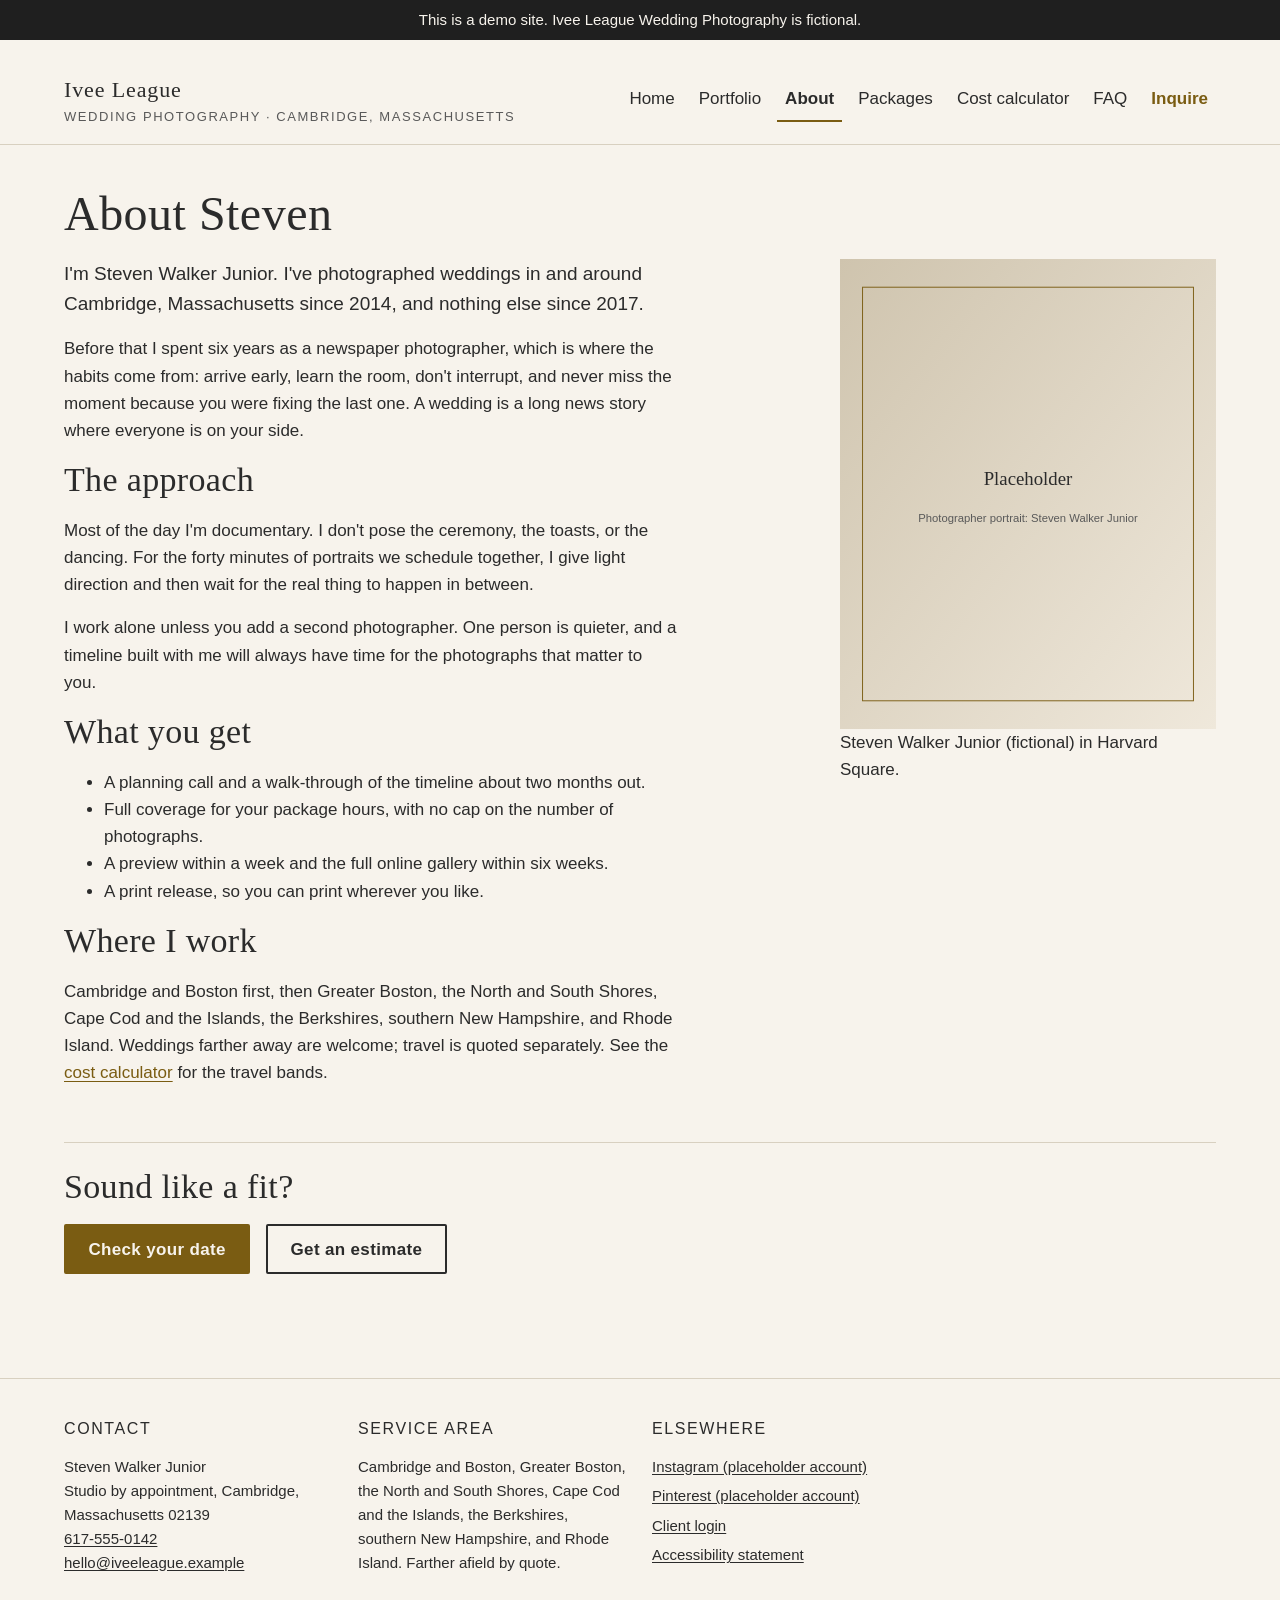
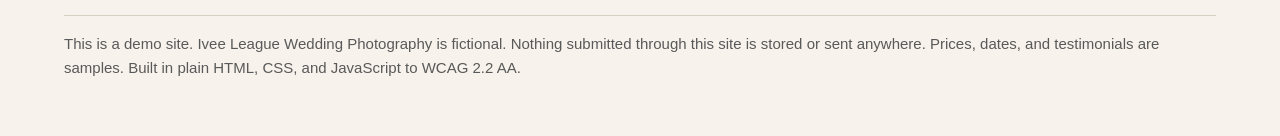
==== about.html @ bd733d7c "Phase 2: seven static pages with shared shell, axe clean Co-Authored-By: Claude Fable 5.1 <noreply@a" ====
<!DOCTYPE html>
<html lang="en">
<head>
  <meta charset="utf-8">
  <meta name="viewport" content="width=device-width, initial-scale=1">
  <title>About · Ivee League Wedding Photography</title>
  <meta name="description" content="About Steven Walker Junior, a wedding photographer based in Cambridge, Massachusetts: his approach, his background, and where he works.">
  <link rel="stylesheet" href="css/site.css">
</head>
<body>
  <a class="skip-link" href="#main">Skip to main content</a>

  <header class="site-header">
    <p class="demo-notice">This is a demo site. Ivee League Wedding Photography is fictional.</p>
    <div class="container">
      <a class="brand" href="index.html">Ivee League <small>Wedding Photography · Cambridge, Massachusetts</small></a>
      <nav class="site-nav" aria-label="Main">
        <ul>
        <li><a href="index.html">Home</a></li>
        <li><a href="portfolio.html">Portfolio</a></li>
        <li><a href="about.html" aria-current="page">About</a></li>
        <li><a href="packages.html">Packages</a></li>
        <li><a href="calculator.html">Cost calculator</a></li>
        <li><a href="faq.html">FAQ</a></li>
        <li><a href="inquire.html" class="nav-cta">Inquire</a></li>
        </ul>
      </nav>
    </div>
  </header>

  <main id="main" tabindex="-1">

    <section class="container">
      <h1>About Steven</h1>
      <div class="about-grid">
        <div class="flow narrow">
          <p class="lede">I'm Steven Walker Junior. I've photographed weddings in and around Cambridge, Massachusetts since 2014, and nothing else since 2017.</p>
          <p>Before that I spent six years as a newspaper photographer, which is where the habits come from: arrive early, learn the room, don't interrupt, and never miss the moment because you were fixing the last one. A wedding is a long news story where everyone is on your side.</p>
          <h2>The approach</h2>
          <p>Most of the day I'm documentary. I don't pose the ceremony, the toasts, or the dancing. For the forty minutes of portraits we schedule together, I give light direction and then wait for the real thing to happen in between.</p>
          <p>I work alone unless you add a second photographer. One person is quieter, and a timeline built with me will always have time for the photographs that matter to you.</p>
          <h2>What you get</h2>
          <ul>
            <li>A planning call and a walk-through of the timeline about two months out.</li>
            <li>Full coverage for your package hours, with no cap on the number of photographs.</li>
            <li>A preview within a week and the full online gallery within six weeks.</li>
            <li>A print release, so you can print wherever you like.</li>
          </ul>
          <h2>Where I work</h2>
          <p>Cambridge and Boston first, then Greater Boston, the North and South Shores, Cape Cod and the Islands, the Berkshires, southern New Hampshire, and Rhode Island. Weddings farther away are welcome; travel is quoted separately. See the <a href="calculator.html">cost calculator</a> for the travel bands.</p>
        </div>
        <figure>
          <img src="images/photographer.svg" width="800" height="1000" alt="Steven Walker Junior, a man in his forties with close-cropped grey hair and a dark jacket, holding a camera at his side and squinting slightly into the sun outside a brick building.">
          <figcaption>Steven Walker Junior (fictional) in Harvard Square.</figcaption>
        </figure>
      </div>
    </section>

    <section class="container rule-top" aria-labelledby="about-next">
      <h2 id="about-next">Sound like a fit?</h2>
      <div class="cta-row">
        <a class="button button-gold" href="inquire.html#date-checker">Check your date</a>
        <a class="button button-outline" href="calculator.html">Get an estimate</a>
      </div>
    </section>

  </main>

  <footer class="site-footer">
    <div class="container">
      <div>
        <h2>Contact</h2>
        <address>
          Steven Walker Junior<br>
          Studio by appointment, Cambridge, Massachusetts 02139<br>
          <a href="tel:+16175550142">617-555-0142</a><br>
          <a href="mailto:hello@iveeleague.example">hello@iveeleague.example</a>
        </address>
      </div>
      <div>
        <h2>Service area</h2>
        <p>Cambridge and Boston, Greater Boston, the North and South Shores, Cape Cod and the Islands, the Berkshires, southern New Hampshire, and Rhode Island. Farther afield by quote.</p>
      </div>
      <div>
        <h2>Elsewhere</h2>
        <ul>
          <li><a href="https://www.instagram.com/iveeleague.demo">Instagram (placeholder account)</a></li>
          <li><a href="https://www.pinterest.com/iveeleaguedemo">Pinterest (placeholder account)</a></li>
          <li><a href="client-login.html">Client login</a></li>
          <li><a href="accessibility.html">Accessibility statement</a></li>
        </ul>
      </div>
      <p class="footer-legal">This is a demo site. Ivee League Wedding Photography is fictional. Nothing submitted through this site is stored or sent anywhere. Prices, dates, and testimonials are samples. Built in plain HTML, CSS, and JavaScript to WCAG 2.2 AA.</p>
    </div>
  </footer>
</body>
</html>
---- css/site.css ----
/* Ivee League Wedding Photography — site styles
   Palette and type are tokens so the whole site can be re-tuned in one place.
   Contrast (WCAG 2.2 AA): charcoal on ivory 12.8:1, gold on ivory 5.6:1,
   ivory on gold 5.6:1, muted text on ivory 6.3:1. */

:root {
  --ivory: #F7F3EC;
  --ivory-deep: #EFE8DB;
  --charcoal: #2B2B2B;
  --charcoal-deep: #1F1F1F;
  --muted: #595959;
  --gold: #7A5C12;
  --gold-soft: #C9B27A;   /* decorative rules only, never text */
  --rule: #D8D0C0;
  --error: #9B1C1C;       /* 7.6:1 on ivory */
  --success: #1F5E3A;     /* 7.3:1 on ivory */
  --focus: #1F4FA3;       /* 6.7:1 on ivory, 3:1+ against every surface */

  --font-serif: "Iowan Old Style", "Palatino Linotype", Palatino, Georgia, "Times New Roman", serif;
  --font-sans: -apple-system, BlinkMacSystemFont, "Segoe UI", Roboto, "Helvetica Neue", Arial, sans-serif;

  --measure: 65ch;
  --space-1: 0.5rem;
  --space-2: 1rem;
  --space-3: 1.5rem;
  --space-4: 2.5rem;
  --space-5: 4rem;
  --radius: 2px;
  --target: 44px;         /* comfortably above the 24px minimum (2.5.8) */
}

/* ---- Reset and base ---- */
*, *::before, *::after { box-sizing: border-box; }
html { -webkit-text-size-adjust: 100%; scroll-behavior: smooth; }
body {
  margin: 0;
  background: var(--ivory);
  color: var(--charcoal);
  font-family: var(--font-sans);
  font-size: 1.0625rem;
  line-height: 1.6;
}
img, svg, picture { max-width: 100%; height: auto; display: block; }
h1, h2, h3, h4 {
  font-family: var(--font-serif);
  font-weight: 400;
  line-height: 1.2;
  margin: 0 0 var(--space-2);
  letter-spacing: 0.01em;
}
h1 { font-size: clamp(2rem, 5vw, 3rem); }
h2 { font-size: clamp(1.5rem, 3.5vw, 2.125rem); }
h3 { font-size: 1.3125rem; }
p, ul, ol, dl, table, figure { margin: 0 0 var(--space-2); }
a { color: var(--gold); text-decoration: underline; text-underline-offset: 0.15em; }
a:hover { color: var(--charcoal); }
hr { border: 0; border-top: 1px solid var(--rule); margin: var(--space-4) 0; }
code { font-family: ui-monospace, Menlo, Consolas, monospace; font-size: 0.95em; }
small, .muted { color: var(--muted); }
.lede { font-size: 1.1875rem; max-width: var(--measure); }

/* ---- Focus: visible everywhere, never clipped by sticky header ---- */
:focus-visible {
  outline: 3px solid var(--focus);
  outline-offset: 3px;
  box-shadow: 0 0 0 6px var(--ivory);
}
:target { scroll-margin-top: 6rem; }
[id] { scroll-margin-top: 6rem; }

/* ---- Motion: nothing moves unless the reader allows it ---- */
@media (prefers-reduced-motion: reduce) {
  html { scroll-behavior: auto; }
  *, *::before, *::after { animation: none !important; transition: none !important; }
}

/* ---- Utilities ---- */
.visually-hidden {
  position: absolute !important;
  width: 1px; height: 1px;
  padding: 0; margin: -1px;
  overflow: hidden; clip: rect(0 0 0 0); clip-path: inset(50%);
  white-space: nowrap; border: 0;
}
.container { width: min(100% - 2rem, 72rem); margin-inline: auto; }
.narrow { max-width: var(--measure); }
.flow > * + * { margin-top: var(--space-2); }
.center { text-align: center; }
.rule-top { border-top: 1px solid var(--rule); padding-top: var(--space-3); }

/* ---- Skip link ---- */
.skip-link {
  position: absolute; top: 0; left: 0;
  padding: var(--space-1) var(--space-2);
  background: var(--charcoal); color: var(--ivory);
  transform: translateY(-120%);
  z-index: 100;
}
.skip-link:focus { transform: none; outline-offset: -3px; }

/* ---- Demo notice ---- */
.demo-notice {
  background: var(--charcoal-deep);
  color: var(--ivory);
  font-size: 0.9375rem;
  text-align: center;
  padding: var(--space-1) var(--space-2);
}
.demo-notice a { color: var(--ivory); }

/* ---- Header and navigation ---- */
.site-header {
  border-bottom: 1px solid var(--rule);
  background: var(--ivory);
}
.site-header .container {
  display: flex; flex-wrap: wrap; align-items: center; justify-content: space-between;
  gap: var(--space-2); padding-block: var(--space-2);
}
.brand {
  font-family: var(--font-serif); font-size: 1.375rem; letter-spacing: 0.04em;
  color: var(--charcoal); text-decoration: none;
}
.brand small { display: block; font-family: var(--font-sans); font-size: 0.8125rem; letter-spacing: 0.12em; text-transform: uppercase; }
.site-nav ul { list-style: none; margin: 0; padding: 0; display: flex; flex-wrap: wrap; gap: 0 var(--space-1); }
.site-nav a {
  display: inline-flex; align-items: center; min-height: var(--target);
  padding: 0 var(--space-1); color: var(--charcoal); text-decoration: none;
  border-bottom: 2px solid transparent;
}
.site-nav a:hover { border-bottom-color: var(--gold-soft); }
.site-nav a[aria-current="page"] { border-bottom-color: var(--gold); font-weight: 600; }
.site-nav .nav-cta { color: var(--gold); font-weight: 600; }

/* ---- Buttons ---- */
.button {
  display: inline-flex; align-items: center; justify-content: center;
  min-height: var(--target); padding: 0.6rem 1.4rem;
  font: inherit; font-weight: 600; letter-spacing: 0.02em;
  background: var(--charcoal); color: var(--ivory);
  border: 2px solid var(--charcoal); border-radius: var(--radius);
  text-decoration: none; cursor: pointer;
}
.button:hover { background: var(--charcoal-deep); color: var(--ivory); }
.button-gold { background: var(--gold); border-color: var(--gold); }
.button-gold:hover { background: #5E4609; border-color: #5E4609; }
.button-outline { background: transparent; color: var(--charcoal); }
.button-outline:hover { background: var(--ivory-deep); color: var(--charcoal); }
.button:disabled, .button[aria-disabled="true"] { opacity: 0.55; cursor: not-allowed; }
.cta-row { display: flex; flex-wrap: wrap; gap: var(--space-2); }

/* ---- Hero: overlay keeps text at 4.5:1 regardless of the photo ---- */
.hero { position: relative; isolation: isolate; color: var(--ivory); }
.hero img { width: 100%; height: min(70vh, 640px); object-fit: cover; }
.hero::after {
  content: ""; position: absolute; inset: 0; z-index: 1;
  background: linear-gradient(to top, rgba(31,31,31,0.88) 0%, rgba(31,31,31,0.65) 55%, rgba(31,31,31,0.35) 100%);
}
.hero-text {
  position: absolute; inset: auto 0 0 0; z-index: 2;
  padding: var(--space-4) 0;
}
.hero-text h1, .hero-text p { color: var(--ivory); text-shadow: 0 1px 2px rgba(0,0,0,0.5); }
.hero-text p { font-size: 1.25rem; max-width: 40ch; }

/* ---- Sections ---- */
section { padding-block: var(--space-4); }
.section-title { display: flex; align-items: center; gap: var(--space-2); }
.section-title::after { content: ""; flex: 1; height: 1px; background: var(--rule); }

/* ---- Photo grid and cards ---- */
.photo-grid {
  display: grid; gap: var(--space-2);
  grid-template-columns: repeat(auto-fill, minmax(min(100%, 16rem), 1fr));
  list-style: none; padding: 0; margin: 0;
}
.photo-grid img { aspect-ratio: 3 / 2; object-fit: cover; width: 100%; background: var(--ivory-deep); }
.photo-grid .portrait img { aspect-ratio: 2 / 3; }
.photo-grid button {
  display: block; width: 100%; padding: 0; border: 0; background: none; cursor: pointer;
}
.photo-grid figcaption { font-size: 0.9375rem; color: var(--muted); margin-top: var(--space-1); }

.card {
  border: 1px solid var(--rule); padding: var(--space-3); background: #FFFDF9;
}
.card-grid { display: grid; gap: var(--space-2); grid-template-columns: repeat(auto-fit, minmax(min(100%, 18rem), 1fr)); }

/* ---- Filter chips (aria-pressed shows state, not color alone) ---- */
.filters { display: flex; flex-wrap: wrap; gap: var(--space-1); margin-bottom: var(--space-3); }
.chip {
  min-height: var(--target); padding: 0.4rem 1rem;
  font: inherit; background: transparent; color: var(--charcoal);
  border: 1px solid var(--charcoal); border-radius: 999px; cursor: pointer;
}
.chip[aria-pressed="true"] { background: var(--charcoal); color: var(--ivory); }
.chip[aria-pressed="true"]::before { content: "✓ "; }

/* ---- Testimonial ---- */
.testimonial { border-left: 3px solid var(--gold-soft); padding-left: var(--space-3); max-width: var(--measure); }
.testimonial blockquote { margin: 0; font-family: var(--font-serif); font-size: 1.25rem; }
.testimonial .label { display: block; font-size: 0.8125rem; letter-spacing: 0.1em; text-transform: uppercase; color: var(--muted); margin-bottom: var(--space-1); }

/* ---- Tables ---- */
table { border-collapse: collapse; width: 100%; }
th, td { text-align: left; padding: 0.75rem; border-bottom: 1px solid var(--rule); vertical-align: top; }
th { font-weight: 600; }
thead th { border-bottom: 2px solid var(--charcoal); }
.table-wrap { overflow-x: auto; }
.price { font-family: var(--font-serif); font-size: 1.5rem; }

/* ---- Forms ---- */
fieldset { border: 1px solid var(--rule); padding: var(--space-2) var(--space-3); margin: 0 0 var(--space-3); }
legend { font-family: var(--font-serif); font-size: 1.25rem; padding: 0 var(--space-1); }
.field { margin-bottom: var(--space-3); max-width: 36rem; }
.field label, .field .label { display: block; font-weight: 600; margin-bottom: 0.25rem; }
.field .hint { display: block; color: var(--muted); font-size: 0.9375rem; margin-bottom: 0.4rem; }
input:not([type="checkbox"]):not([type="radio"]), select, textarea {
  width: 100%; min-height: var(--target); padding: 0.5rem 0.75rem;
  font: inherit; color: var(--charcoal); background: #fff;
  border: 1px solid var(--muted); border-radius: var(--radius);
}
textarea { min-height: 8rem; resize: vertical; }
input[type="checkbox"], input[type="radio"] { width: 1.5rem; height: 1.5rem; margin: 0 0.5rem 0 0; vertical-align: middle; }
.choice { display: flex; align-items: center; min-height: var(--target); font-weight: 400; }
.field.has-error input, .field.has-error select, .field.has-error textarea { border: 2px solid var(--error); }
.error-text { color: var(--error); font-weight: 600; margin-top: 0.35rem; }
.error-summary {
  border: 2px solid var(--error); padding: var(--space-2) var(--space-3); margin-bottom: var(--space-3);
  background: #FFF5F5;
}
.error-summary h2 { font-size: 1.25rem; color: var(--error); }
.error-summary a { color: var(--error); }
.required-note { color: var(--muted); }

/* ---- Stepper: buttons meet the 24px floor with room to spare ---- */
.stepper { display: inline-flex; align-items: stretch; }
.stepper input { width: 5rem; text-align: center; border-radius: 0; }
.stepper button {
  min-width: var(--target); min-height: var(--target); font: inherit; font-size: 1.25rem;
  background: var(--ivory-deep); color: var(--charcoal); border: 1px solid var(--muted); cursor: pointer;
}

/* ---- Live results ---- */
.result {
  border: 1px solid var(--rule); border-left: 4px solid var(--gold);
  padding: var(--space-2) var(--space-3); background: #FFFDF9; margin-block: var(--space-2);
}
.result:empty { display: none; }
.result[data-status="booked"] { border-left-color: var(--error); }
.result[data-status="available"] { border-left-color: var(--success); }
.estimate-total { font-family: var(--font-serif); font-size: 1.75rem; }

/* ---- FAQ ---- */
details { border-top: 1px solid var(--rule); }
details:last-of-type { border-bottom: 1px solid var(--rule); }
summary {
  cursor: pointer; padding: var(--space-2) 0; font-family: var(--font-serif); font-size: 1.25rem;
  min-height: var(--target); list-style-position: inside;
}
details > :not(summary) { max-width: var(--measure); }
details[open] summary { font-weight: 600; }

/* ---- Lightbox (modal dialog) ---- */
.lightbox { border: 0; padding: 0; background: transparent; max-width: min(96vw, 80rem); }
.lightbox::backdrop { background: rgba(31,31,31,0.92); }
.lightbox-inner { background: var(--charcoal-deep); color: var(--ivory); padding: var(--space-2); }
.lightbox img { max-height: 75vh; width: auto; margin-inline: auto; object-fit: contain; }
.lightbox-controls { display: flex; justify-content: space-between; align-items: center; gap: var(--space-2); margin-top: var(--space-2); }
.lightbox-controls button {
  min-width: var(--target); min-height: var(--target); padding: 0.5rem 1rem;
  font: inherit; background: var(--ivory); color: var(--charcoal); border: 2px solid var(--ivory); cursor: pointer;
}
.lightbox-controls button:focus-visible { outline-color: #FFD966; box-shadow: none; }
.lightbox figcaption { text-align: center; margin-top: var(--space-1); }

/* ---- Footer ---- */
.site-footer {
  border-top: 1px solid var(--rule); margin-top: var(--space-5);
  padding-block: var(--space-4); font-size: 0.9375rem;
}
.site-footer .container { display: grid; gap: var(--space-3); grid-template-columns: repeat(auto-fit, minmax(min(100%, 14rem), 1fr)); }
.site-footer h2 { font-size: 1rem; font-family: var(--font-sans); letter-spacing: 0.1em; text-transform: uppercase; }
.site-footer ul { list-style: none; padding: 0; }
.site-footer li { margin-bottom: 0.35rem; }
.site-footer a { color: var(--charcoal); }
.site-footer address { font-style: normal; }
.footer-legal { grid-column: 1 / -1; border-top: 1px solid var(--rule); padding-top: var(--space-2); color: var(--muted); }

/* ---- Small screens: 320px must work with no horizontal scroll ---- */
@media (max-width: 40rem) {
  .site-header .container { flex-direction: column; align-items: flex-start; }
  .hero img { height: 60vh; }
  .hero-text p { font-size: 1.125rem; }
  th, td { padding: 0.5rem; }
}

/* ---- Print ---- */
@media print {
  .demo-notice, .site-nav, .skip-link, .cta-row, .filters { display: none; }
  body { background: #fff; color: #000; }
}

/* ---- Page-specific ---- */
section.hero { padding: 0; }
.about-grid { display: grid; gap: var(--space-3); align-items: start; }
@media (min-width: 48rem) { .about-grid { grid-template-columns: minmax(0, 2fr) minmax(0, 1fr); } }
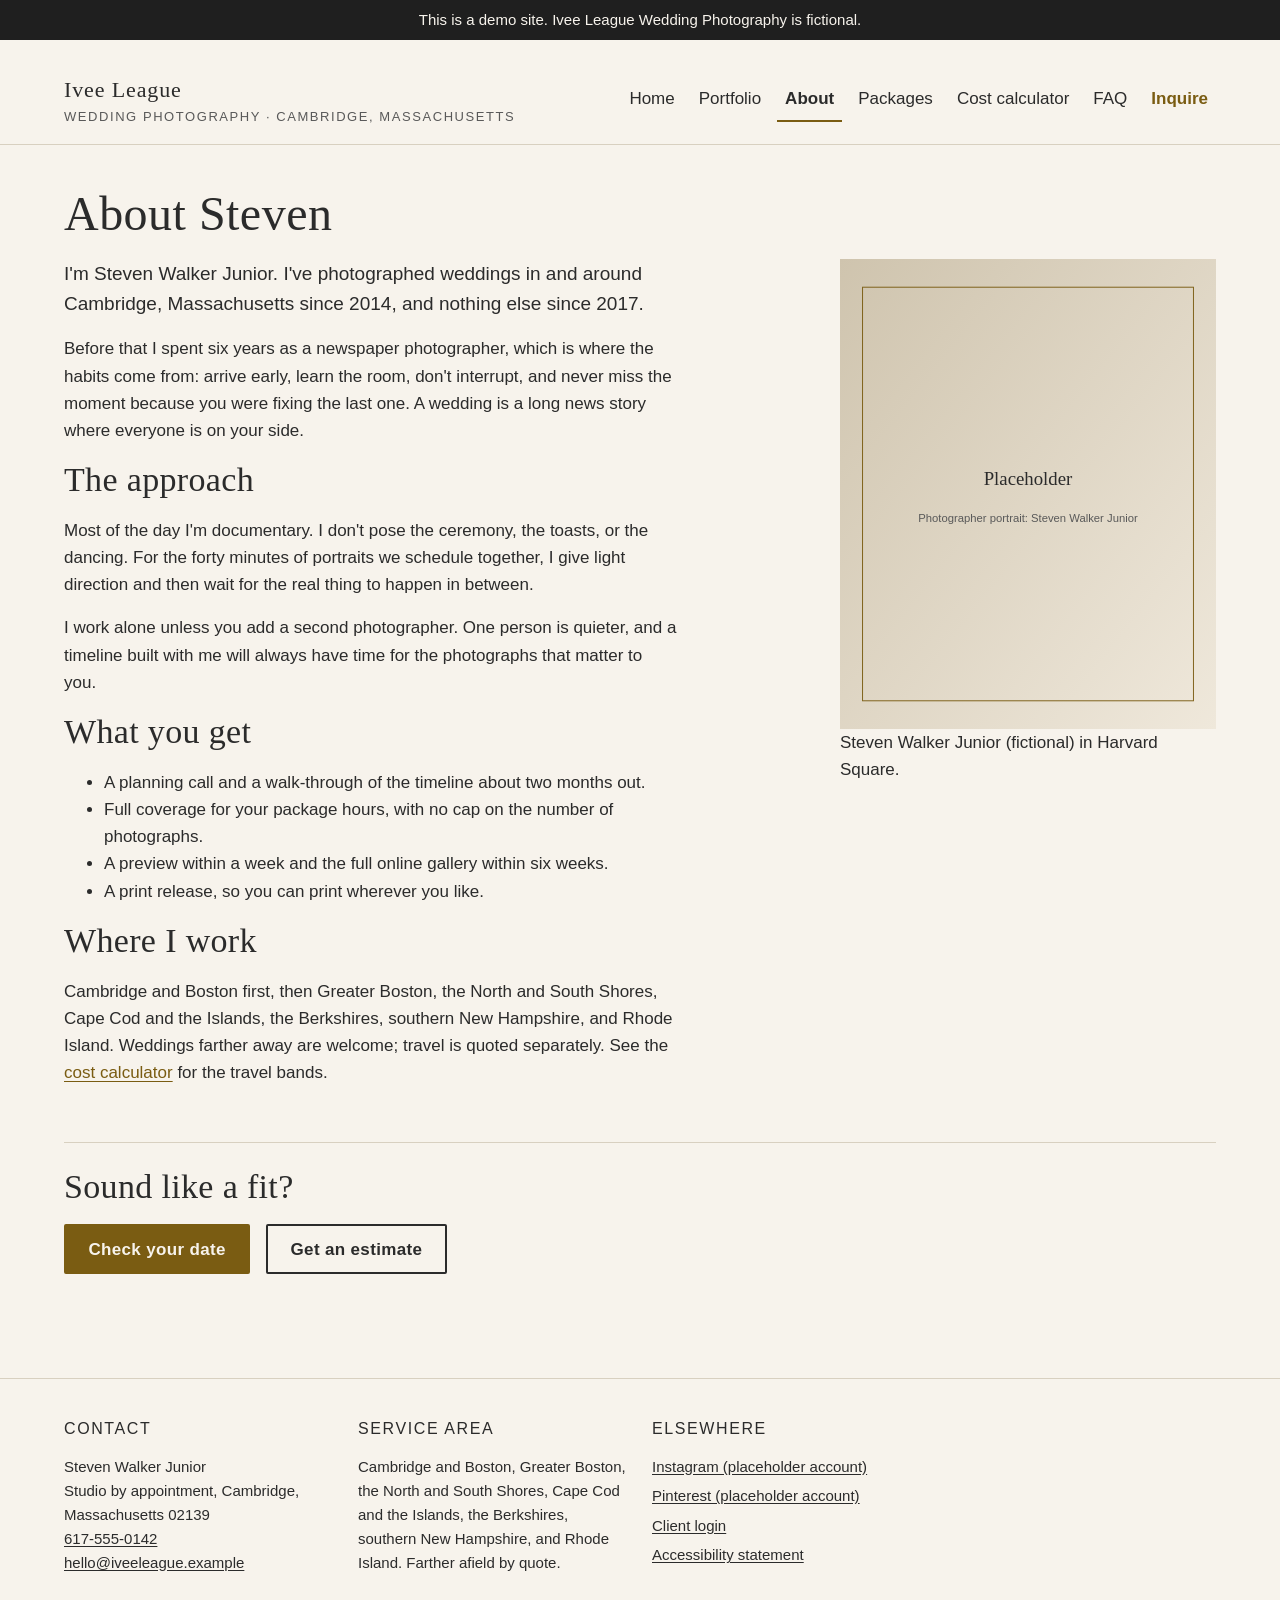
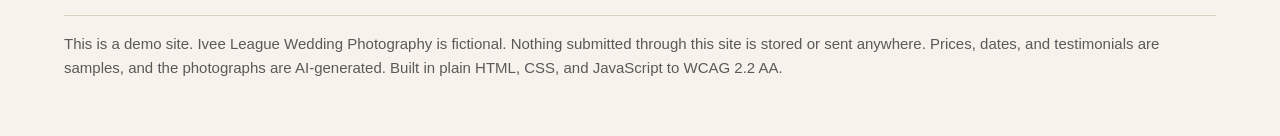
==== commit 6cd3c6c1: "Swap placeholder images for AI-generated photos Twelve team-supplied AI images converted to JPEG wit" ====
--- a/about.html
+++ b/about.html
@@ -90,7 +90,7 @@
           <li><a href="accessibility.html">Accessibility statement</a></li>
         </ul>
       </div>
-      <p class="footer-legal">This is a demo site. Ivee League Wedding Photography is fictional. Nothing submitted through this site is stored or sent anywhere. Prices, dates, and testimonials are samples. Built in plain HTML, CSS, and JavaScript to WCAG 2.2 AA.</p>
+      <p class="footer-legal">This is a demo site. Ivee League Wedding Photography is fictional. Nothing submitted through this site is stored or sent anywhere. Prices, dates, and testimonials are samples, and the photographs are AI-generated. Built in plain HTML, CSS, and JavaScript to WCAG 2.2 AA.</p>
     </div>
   </footer>
 </body>
--- a/css/site.css
+++ b/css/site.css
@@ -305,3 +305,11 @@
 section.hero { padding: 0; }
 .about-grid { display: grid; gap: var(--space-3); align-items: start; }
 @media (min-width: 48rem) { .about-grid { grid-template-columns: minmax(0, 2fr) minmax(0, 1fr); } }
+.stepper button[aria-disabled="true"] { color: var(--muted); cursor: not-allowed; }
+.choice:has(input:disabled) { color: var(--muted); }
+#estimate-breakdown { max-width: 36rem; margin-bottom: var(--space-3); }
+.result[data-status="error"] { border-left-color: var(--error); }
+.summary-list { display: grid; grid-template-columns: minmax(8rem, max-content) 1fr; gap: 0.5rem var(--space-2); max-width: 48rem; }
+.summary-list dt { font-weight: 600; }
+.summary-list dd { margin: 0; white-space: pre-line; overflow-wrap: anywhere; }
+@media (max-width: 40rem) { .summary-list { grid-template-columns: 1fr; } .summary-list dd { margin-bottom: var(--space-1); } }
